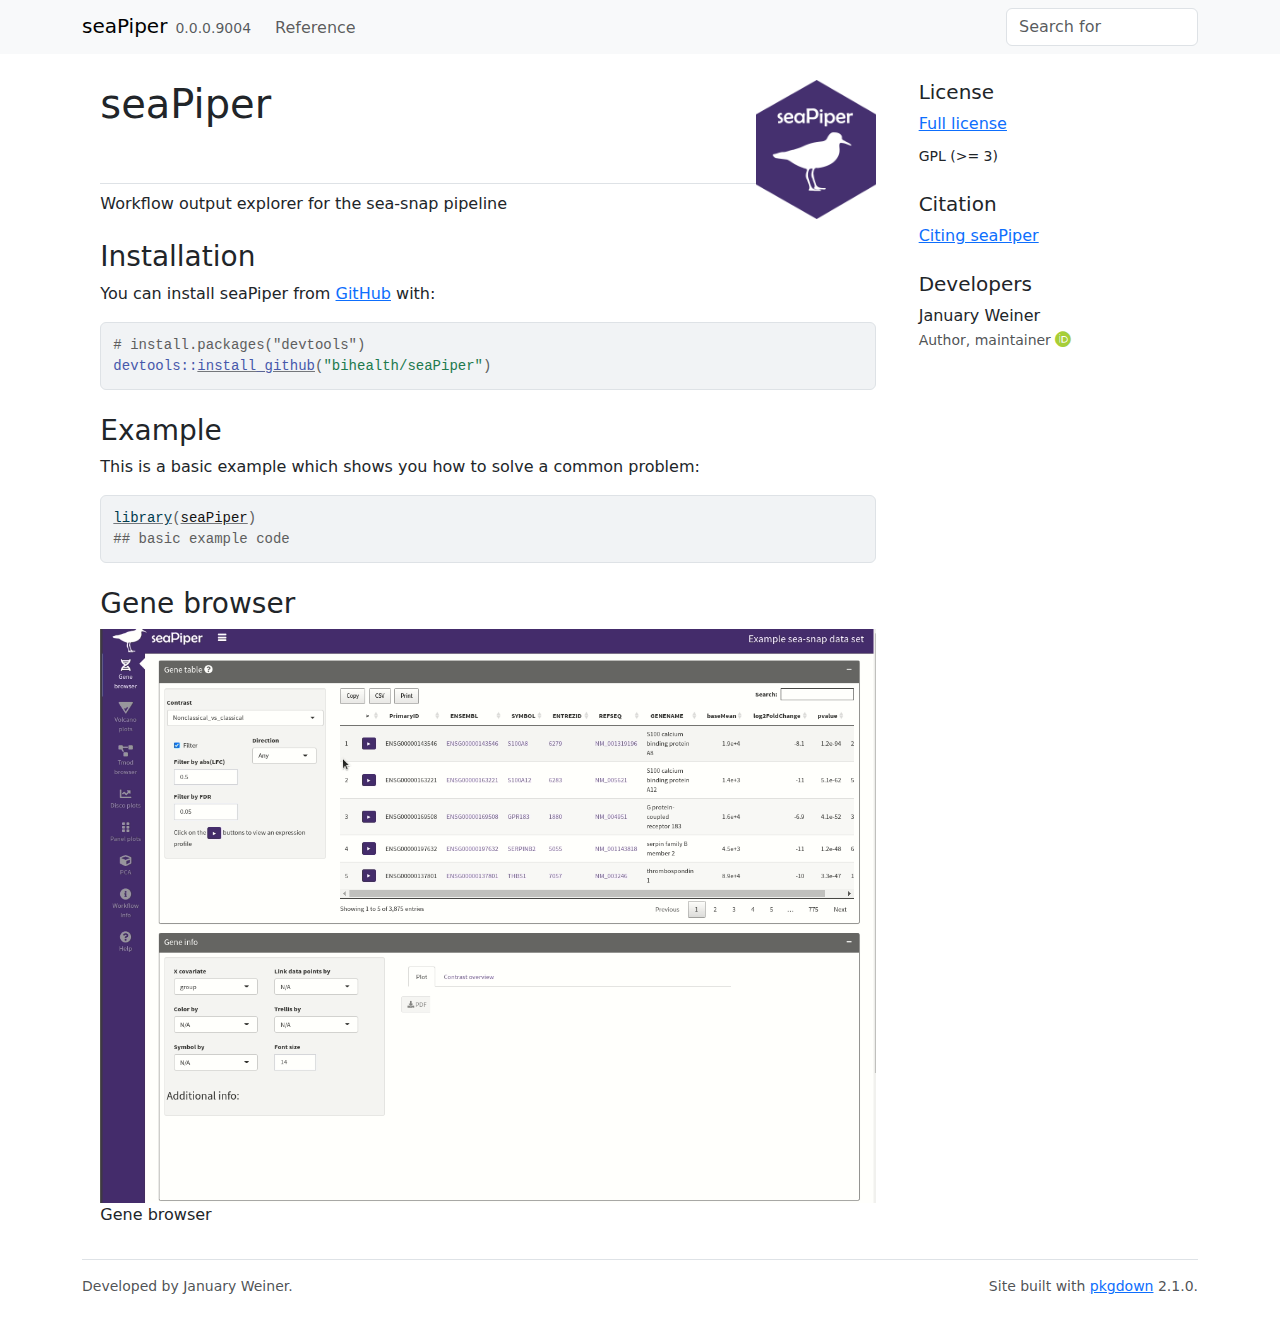
==== docs/index.html @ cb6dd6b4 "added pkgdown" ====
<!DOCTYPE html>
<!-- Generated by pkgdown: do not edit by hand --><html lang="en">
<head>
<meta http-equiv="Content-Type" content="text/html; charset=UTF-8">
<meta charset="utf-8">
<meta http-equiv="X-UA-Compatible" content="IE=edge">
<meta name="viewport" content="width=device-width, initial-scale=1, shrink-to-fit=no">
<title>Workflow output explorer for the sea-snap pipeline • seaPiper</title>
<!-- favicons --><link rel="icon" type="image/png" sizes="16x16" href="favicon-16x16.png">
<link rel="icon" type="image/png" sizes="32x32" href="favicon-32x32.png">
<link rel="apple-touch-icon" type="image/png" sizes="180x180" href="apple-touch-icon.png">
<link rel="apple-touch-icon" type="image/png" sizes="120x120" href="apple-touch-icon-120x120.png">
<link rel="apple-touch-icon" type="image/png" sizes="76x76" href="apple-touch-icon-76x76.png">
<link rel="apple-touch-icon" type="image/png" sizes="60x60" href="apple-touch-icon-60x60.png">
<script src="deps/jquery-3.6.0/jquery-3.6.0.min.js"></script><meta name="viewport" content="width=device-width, initial-scale=1, shrink-to-fit=no">
<link href="deps/bootstrap-5.3.1/bootstrap.min.css" rel="stylesheet">
<script src="deps/bootstrap-5.3.1/bootstrap.bundle.min.js"></script><link href="deps/font-awesome-6.4.2/css/all.min.css" rel="stylesheet">
<link href="deps/font-awesome-6.4.2/css/v4-shims.min.css" rel="stylesheet">
<script src="deps/headroom-0.11.0/headroom.min.js"></script><script src="deps/headroom-0.11.0/jQuery.headroom.min.js"></script><script src="deps/bootstrap-toc-1.0.1/bootstrap-toc.min.js"></script><script src="deps/clipboard.js-2.0.11/clipboard.min.js"></script><script src="deps/search-1.0.0/autocomplete.jquery.min.js"></script><script src="deps/search-1.0.0/fuse.min.js"></script><script src="deps/search-1.0.0/mark.min.js"></script><!-- pkgdown --><script src="pkgdown.js"></script><meta property="og:title" content="Workflow output explorer for the sea-snap pipeline">
<meta name="description" content="Launch a shiny app for viewing / exploring the results of a differential expression analysis performed in sea-snap.">
<meta property="og:description" content="Launch a shiny app for viewing / exploring the results of a differential expression analysis performed in sea-snap.">
<meta property="og:image" content="https://bihealth.github.io/seaPiper/logo.png">
</head>
<body>
    <a href="#main" class="visually-hidden-focusable">Skip to contents</a>


    <nav class="navbar navbar-expand-lg fixed-top bg-light" data-bs-theme="light" aria-label="Site navigation"><div class="container">

    <a class="navbar-brand me-2" href="index.html">seaPiper</a>

    <small class="nav-text text-muted me-auto" data-bs-toggle="tooltip" data-bs-placement="bottom" title="">0.0.0.9004</small>


    <button class="navbar-toggler" type="button" data-bs-toggle="collapse" data-bs-target="#navbar" aria-controls="navbar" aria-expanded="false" aria-label="Toggle navigation">
      <span class="navbar-toggler-icon"></span>
    </button>

    <div id="navbar" class="collapse navbar-collapse ms-3">
      <ul class="navbar-nav me-auto">
<li class="nav-item"><a class="nav-link" href="reference/index.html">Reference</a></li>
      </ul>
<ul class="navbar-nav">
<li class="nav-item"><form class="form-inline" role="search">
 <input class="form-control" type="search" name="search-input" id="search-input" autocomplete="off" aria-label="Search site" placeholder="Search for" data-search-index="search.json">
</form></li>
      </ul>
</div>


  </div>
</nav><div class="container template-home">
<div class="row">
  <main id="main" class="col-md-9"><div class="section level1">
<div class="page-header">
<img src="logo.png" class="logo" alt=""><h1 id="seapiper-">seaPiper <a class="anchor" aria-label="anchor" href="#seapiper-"></a>
</h1>
</div>
<p>Workflow output explorer for the sea-snap pipeline</p>
<!-- badges: start -->
<!-- badges: end -->
<div class="section level2">
<h2 id="installation">Installation<a class="anchor" aria-label="anchor" href="#installation"></a>
</h2>
<p>You can install seaPiper from <a href="https://github.com/" class="external-link">GitHub</a> with:</p>
<div class="sourceCode" id="cb1"><pre class="downlit sourceCode r">
<code class="sourceCode R"><span><span class="co"># install.packages("devtools")</span></span>
<span><span class="fu">devtools</span><span class="fu">::</span><span class="fu"><a href="https://remotes.r-lib.org/reference/install_github.html" class="external-link">install_github</a></span><span class="op">(</span><span class="st">"bihealth/seaPiper"</span><span class="op">)</span></span></code></pre></div>
</div>
<div class="section level2">
<h2 id="example">Example<a class="anchor" aria-label="anchor" href="#example"></a>
</h2>
<p>This is a basic example which shows you how to solve a common problem:</p>
<div class="sourceCode" id="cb2"><pre class="downlit sourceCode r">
<code class="sourceCode R"><span><span class="kw"><a href="https://rdrr.io/r/base/library.html" class="external-link">library</a></span><span class="op">(</span><span class="va"><a href="https://bihealth.github.io/seaPiper/">seaPiper</a></span><span class="op">)</span></span>
<span><span class="co">## basic example code</span></span></code></pre></div>
</div>
<div class="section level2">
<h2 id="gene-browser">Gene browser<a class="anchor" aria-label="anchor" href="#gene-browser"></a>
</h2>
<div class="figure">
<img src="reference/figures/gene_browser.gif" alt=""><p class="caption">Gene browser</p>
</div>
</div>
</div>
  </main><aside class="col-md-3"><div class="license">
<h2 data-toc-skip>License</h2>
<ul class="list-unstyled">
<li><a href="LICENSE.html">Full license</a></li>
<li><small>GPL (&gt;= 3)</small></li>
</ul>
</div>


<div class="citation">
<h2 data-toc-skip>Citation</h2>
<ul class="list-unstyled">
<li><a href="authors.html#citation">Citing seaPiper</a></li>
</ul>
</div>

<div class="developers">
<h2 data-toc-skip>Developers</h2>
<ul class="list-unstyled">
<li>January Weiner <br><small class="roles"> Author, maintainer </small> <a href="https://orcid.org/0000-0003-1438-7819" target="orcid.widget" aria-label="ORCID" class="external-link"><span class="fab fa-orcid orcid" aria-hidden="true"></span></a> </li>
</ul>
</div>



  </aside>
</div>


    <footer><div class="pkgdown-footer-left">
  <p>Developed by January Weiner.</p>
</div>

<div class="pkgdown-footer-right">
  <p>Site built with <a href="https://pkgdown.r-lib.org/" class="external-link">pkgdown</a> 2.1.0.</p>
</div>

    </footer>
</div>





  </body>
</html>
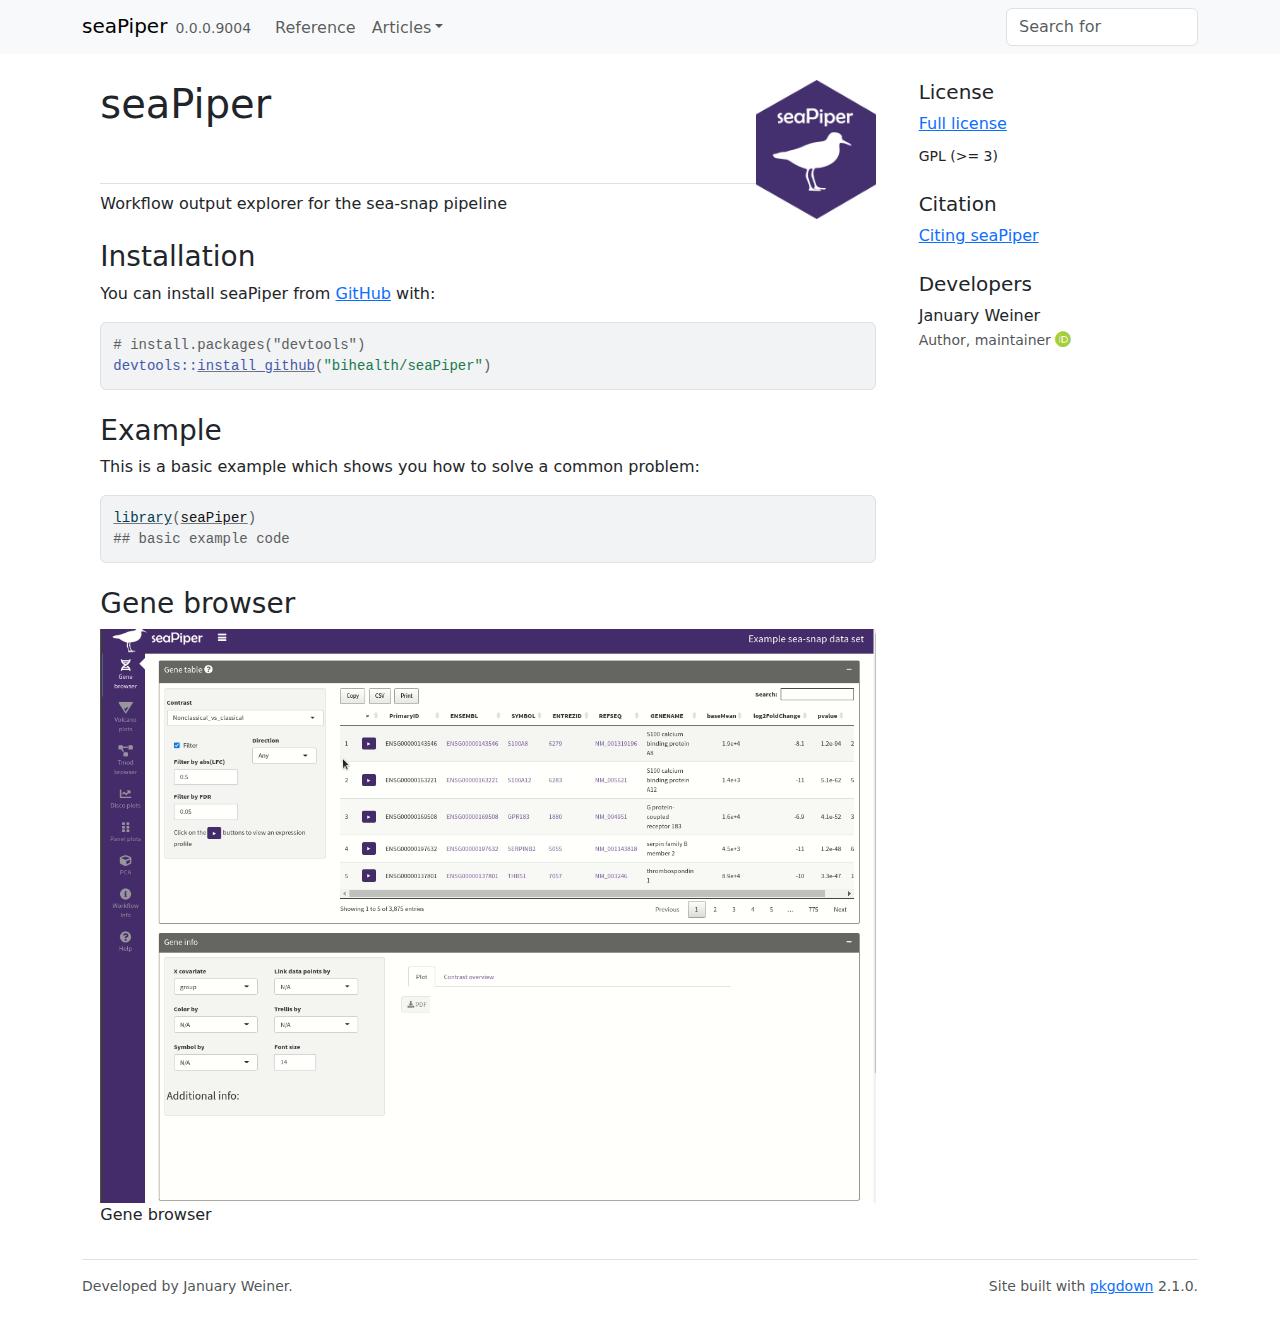
==== commit 80a43251: "updated docs" ====
--- a/docs/index.html
+++ b/docs/index.html
@@ -39,6 +39,12 @@
     <div id="navbar" class="collapse navbar-collapse ms-3">
       <ul class="navbar-nav me-auto">
 <li class="nav-item"><a class="nav-link" href="reference/index.html">Reference</a></li>
+<li class="nav-item dropdown">
+  <button class="nav-link dropdown-toggle" type="button" id="dropdown-articles" data-bs-toggle="dropdown" aria-expanded="false" aria-haspopup="true">Articles</button>
+  <ul class="dropdown-menu" aria-labelledby="dropdown-articles">
+<li><a class="dropdown-item" href="articles/usage.html">seaPiper usage</a></li>
+  </ul>
+</li>
       </ul>
 <ul class="navbar-nav">
 <li class="nav-item"><form class="form-inline" role="search">
